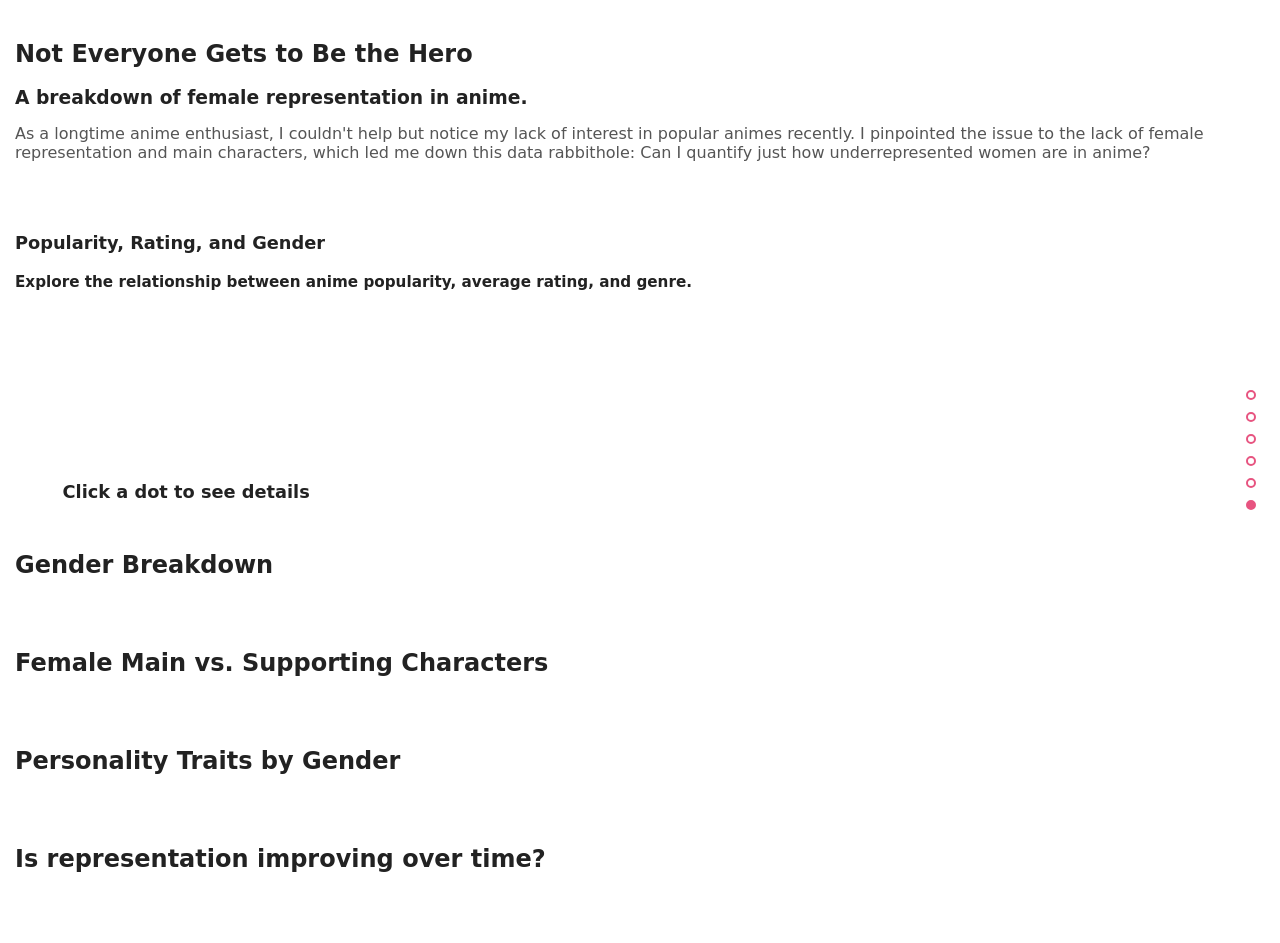
==== index.html @ 887dd2e6 "Clean up file paths" ====
<!DOCTYPE html>
<html lang="en">
<head>
    <meta charset="UTF-8">
    <title>Not Everyone Gets to Be the Hero</title>
    <link rel="stylesheet" href="styles.css" />
</head>
<body>
  <section id="title-section" style="margin-bottom: 70px">
    <h1>Not Everyone Gets to Be the Hero</h1>
    <h3>A breakdown of female representation in anime.</h3>
    <p>As a longtime anime enthusiast, I couldn't help but notice my lack of interest in popular animes recently. 
      I pinpointed the issue to the lack of female representation and main characters, which led me down this data rabbithole:
      Can I quantify just how underrepresented women are in anime? 
    </p>
  </section>

  <section id="scatter-section" style="margin-bottom: 50px">
    <h3>Popularity, Rating, and Gender</h3>
    <h4>Explore the relationship between anime popularity, average rating, and genre.</h4>
    <div style="display: flex;">
      <div id="scatter-plot" style="flex: 0 0 auto;"></div>
        <div id="details" style="flex: 1; padding-left: 20px; position: sticky; margin-top: 160px;">
          <h3 style="margin-left: 30px">Click a dot to see details</h3>
            <div id="anime-card">
                <h4 id="anime-title"></h4>
                <h5 id="anime-genre"></h5>
                <h5 id="anime-gender-pct"></h5>
                <img id="anime-img" src="" alt="" style="max-width: 100%;">
                <p id="anime-desc"></p>
            </div>
        </div>
    </div> 
  </section>

  <section id="stackedbar-section" style="margin-bottom: 70px">
    <h2>Gender Breakdown</h2>
    <div id="stackedbar-plot"></div>
  </section>

  <section id="dumbbell-section" style="margin-bottom: 70px">
    <h2>Female Main vs. Supporting Characters</h2>
    <div id="dumbbell-plot"></div>
  </section>

  <section id="personality-section" style="margin-bottom: 70px">
    <h2>Personality Traits by Gender</h2>
    <div id="traits-bar-plot"></div>
  </section>

  <section id="lineplot-section" style="margin-bottom: 70px">
    <h2>Is representation improving over time?</h2>
    <div id="linechart-plot"></div>
  </section>

  <script src="https://cdn.jsdelivr.net/npm/d3@7"></script>
  <script src="https://cdn.jsdelivr.net/npm/@observablehq/plot@0.6"></script>
  <script src="utils.js"></script>
  <script src="nav.js"></script>
  <script src="scatter.js"></script>
  <script src="stackedBar.js"></script>
  <script src="quadrant.js"></script>
  <script src="dumbbell.js"></script>
  <script src="personality.js"></script>
  <script src="lineChart.js"></script>
</body>
  
</html>
---- styles.css ----
body {
    font-family: system-ui, -apple-system, sans-serif;
    font-size: medium;
    max-width: 1250px;
    margin: 40px auto;
    color: #222;
}

h1 {
    margin-bottom: 0.1em;
}

h3 {
    margin-bottom: 0.1em;
}

#anime-card h4 {
    margin-left: 15px;
    margin-bottom: 5px;
    font-size: 17px;
}

#anime-card h5 {
    margin-top: 0;
    margin-left: 15px;
    margin-bottom: 5px
}

#anime-card p {
    font-size: 14px;
}

p {
    color: #555;
    font-size: medium;
}

#chart {
    margin-top: 10px;
    margin-bottom: 40px;
}

#anime-card {
    display: none;
    background-color: #d5edf8;
    border-radius: 10px;
    padding: 7px;
    width: 320px;
    height: 510px;
    margin-left: 30px;
    margin-top: 10px;
    box-shadow: 0 3px 8px rgba(0, 0, 0, 0.2);
    word-wrap: break-word;
}

#anime-desc {
    white-space: pre-wrap;
    max-height: 180px;
    overflow-y: auto;
    padding-left: 15px;
    padding-right: 10px;
}

#anime-img {
    width: 135px;
    height: 195px;
    display: block;
    margin: 0 auto 10px auto;
    margin-top: 15px;
    margin-bottom: 15px;
    border-radius: 8px;
}

#scatter-section {
    zoom: 0.95;
}

/* ── Scatter controls panel ─────────────────────────── */
.controls-panel {
    display: flex;
    flex-direction: column;
    gap: 8px;
    font-family: system-ui, sans-serif;
    background: #f9f9f9;
    border: 1px solid #eee;
    border-radius: 12px;
    padding: 10px 14px;
    max-width: 1000px;
    margin-bottom: 10px;
}

.controls-section-label {
    font-size: 14px;
    font-weight: 700;
    letter-spacing: 0.08em;
    text-transform: uppercase;
    color: #888;
    min-width: 70px;
}

.controls-sub-label {
    font-size: 12px;
    font-weight: 600;
    color: #888;
    letter-spacing: 0.03em;
}

.controls-divider {
    border: none;
    border-top: 1px solid #eee;
    margin: 0;
}

.controls-row {
    display: flex;
    align-items: center;
    gap: 6px;
    flex-wrap: wrap;
}

.controls-filter-section {
    display: flex;
    flex-direction: column;
    gap: 6px;
}

.controls-filter-block {
    display: flex;
    flex-direction: column;
    gap: 6px;
}

.controls-slider-row {
    display: flex;
    align-items: center;
    gap: 16px;
    left: 10px;
    flex-wrap: wrap;
}

.controls-slider-wrapper {
    position: relative;
    width: 280px;
    height: 36px;
    left: 10px;
    flex-shrink: 0;
}

.controls-slider-gradient {
    position: absolute;
    top: 8px; left: 0; right: 0;
    height: 12px;
    border-radius: 6px;
    background: linear-gradient(to right, #87c3ba, #e5b2ed);
}

.controls-slider-dim {
    position: absolute;
    top: 8px; left: 0;
    width: 0%;
    height: 12px;
    border-radius: 6px 0 0 6px;
    background: rgba(255,255,255,0.65);
    pointer-events: none;
    z-index: 1;
}

.controls-slider-tick {
    position: absolute;
    top: 23px;
    transform: translateX(-50%);
    font-size: 12px;
    color: #aaa;
}

.controls-slider-input {
    position: absolute;
    top: 4px; left: 0;
    width: 100%; height: 20px;
    opacity: 0;
    cursor: pointer;
    margin: 0;
    z-index: 2;
}

.controls-slider-handle {
    position: absolute;
    top: 5px;
    transform: translateX(-50%);
    width: 14px; height: 14px;
    border-radius: 50%;
    background: white;
    border: 2px solid #aaa;
    box-shadow: 0 1px 4px rgba(0,0,0,0.2);
    pointer-events: none;
    z-index: 3;
}

.controls-slider-value {
    font-size: 14px;
    color: #999;
    min-width: 180px;
    margin-left: 5px;
    margin-bottom: 7px;
}

.controls-all-male-row {
    display: flex;
    align-items: center;
    gap: 6px;
    margin-left: auto;
}

.controls-all-male-row label {
    font-size: 12px;
    color: #666;
    cursor: pointer;
    white-space: nowrap;
}

.controls-genre-buttons {
    display: flex;
    flex-wrap: wrap;
    gap: 6px;
    align-items: center;
}

.controls-genre-checkboxes {
    display: flex;
    flex-wrap: wrap;
    gap: 6px;
}

.controls-genre-ctrl {
    display: flex;
    gap: 4px;
    align-items: center;
    margin-left: 4px;
}

.controls-genre-ctrl-btn {
    padding: 3px 8px;
    border: 1px solid #ccc;
    border-radius: 4px;
    cursor: pointer;
    font-size: 11px;
    font-family: inherit;
    background: #fff;
    color: #555;
}

.controls-genre-ctrl-btn:hover {
    background: #f0f0f0;
}

.controls-count-label {
    font-size: 14px;
    color: #999;
    margin-bottom: 6px;
}
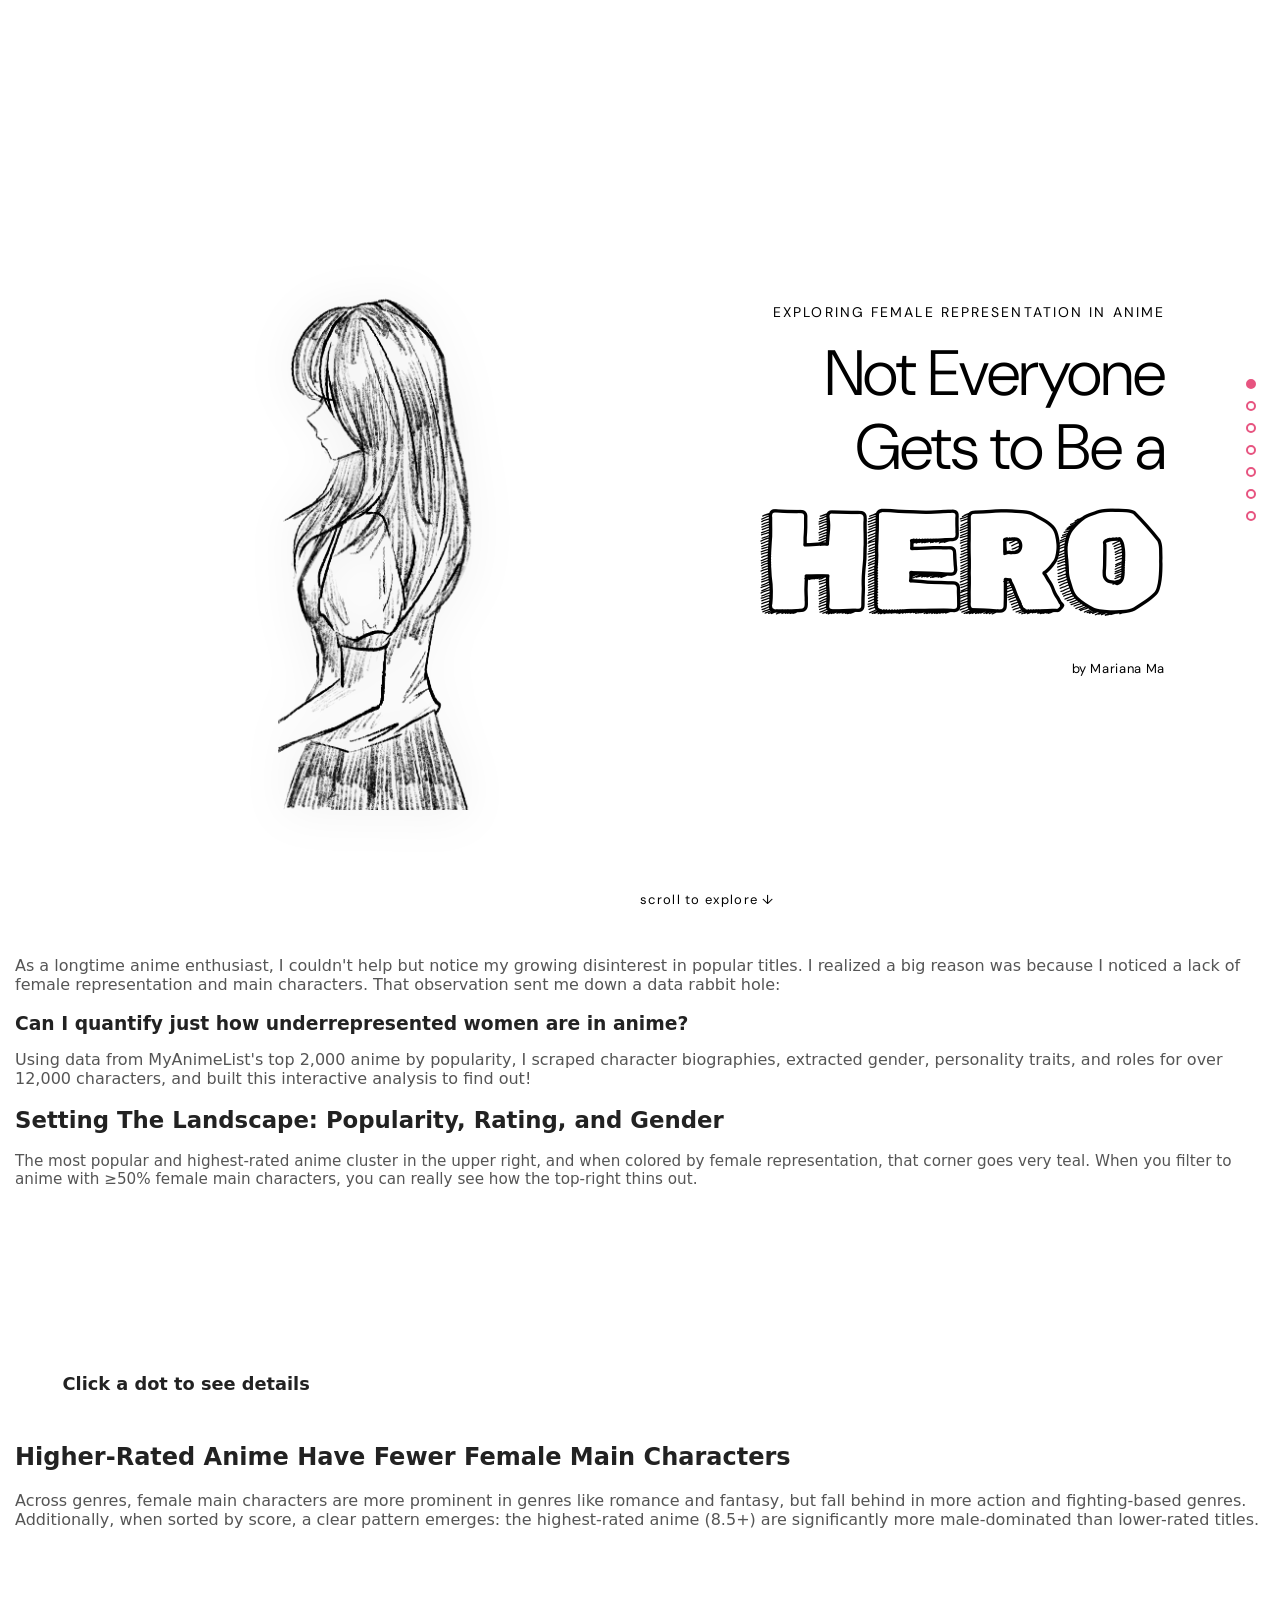
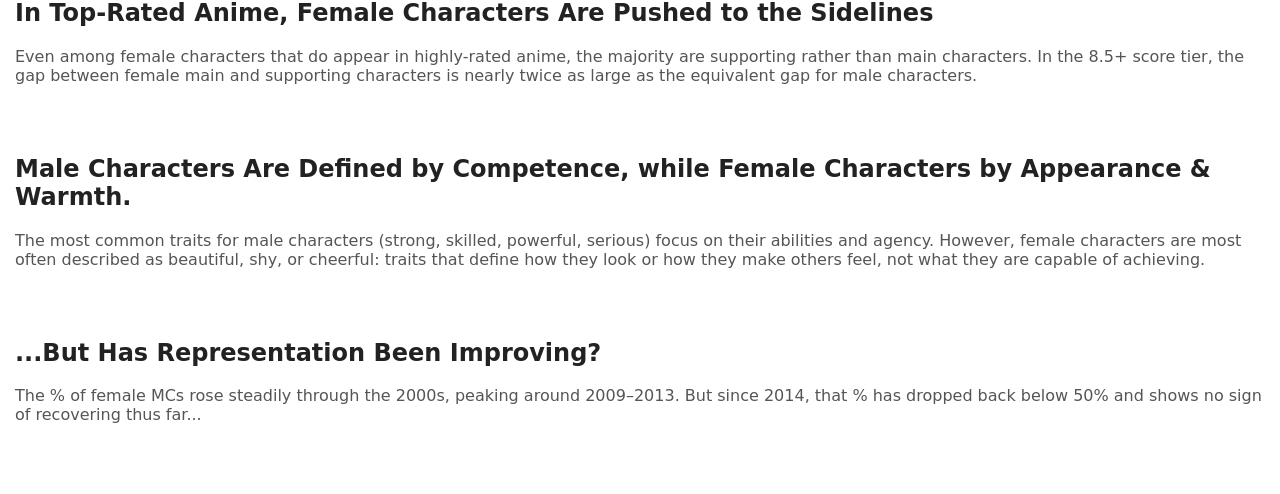
==== commit c218457f: "Clean up plots and add title page" ====
--- a/index.html
+++ b/index.html
@@ -4,20 +4,52 @@
     <meta charset="UTF-8">
     <title>Not Everyone Gets to Be the Hero</title>
     <link rel="stylesheet" href="styles.css" />
+    <link href="https://fonts.googleapis.com/css2?family=Rubik+Doodle+Shadow&family=DM+Sans:wght@300;400;500&display=swap" rel="stylesheet">
 </head>
 <body>
-  <section id="title-section" style="margin-bottom: 70px">
-    <h1>Not Everyone Gets to Be the Hero</h1>
-    <h3>A breakdown of female representation in anime.</h3>
-    <p>As a longtime anime enthusiast, I couldn't help but notice my lack of interest in popular animes recently. 
-      I pinpointed the issue to the lack of female representation and main characters, which led me down this data rabbithole:
-      Can I quantify just how underrepresented women are in anime? 
+
+  <section id="title-section">
+    <div class="title-gradient">
+        <div class="title-illustration-wrapper">
+            <img src="anime-title.png" alt="illustration" class="title-illustration">
+        </div>
+        <div class="title-text-wrapper">
+            <p class="title-eyebrow">Exploring female representation in anime</p>
+            <h1 class="title-heading">
+                Not Everyone<br>
+                Gets to Be a<br>
+                <span class="title-hero">HERO</span>
+            </h1>
+            <p class="title-byline">by Mariana Ma</p>
+        </div>
+    </div>
+    <div class="title-scroll-hint">scroll to explore ↓</div>
+  </section>
+
+  <section id="intro-section">
+    <p class="intro-text">
+        As a longtime anime enthusiast, I couldn't help but notice my growing disinterest in popular titles. 
+        I realized a big reason was because I noticed a lack of female representation and main characters. 
+        That observation sent me down a data rabbit hole:
+    </p>
+    <h3 class="intro-question">Can I quantify just how underrepresented women are in anime?</h3>
+    <p class="intro-subtext">
+        Using data from MyAnimeList's top 2,000 anime by popularity, I scraped character biographies, 
+        extracted gender, personality traits, and roles for over 12,000 characters, 
+        and built this interactive analysis to find out!
     </p>
   </section>
 
   <section id="scatter-section" style="margin-bottom: 50px">
-    <h3>Popularity, Rating, and Gender</h3>
-    <h4>Explore the relationship between anime popularity, average rating, and genre.</h4>
+    <div class="section-header">
+        <h2 class="section-title">Setting The Landscape: Popularity, Rating, and Gender</h2>
+        <p class="section-insight">
+            The most popular and highest-rated anime cluster in the upper right,
+            and when colored by female representation, that corner goes very teal. 
+            When you filter to anime with ≥50% female main characters, you can really
+            see how the top-right thins out.
+        </p>
+    </div>
     <div style="display: flex;">
       <div id="scatter-plot" style="flex: 0 0 auto;"></div>
         <div id="details" style="flex: 1; padding-left: 20px; position: sticky; margin-top: 160px;">
@@ -34,22 +66,53 @@
   </section>
 
   <section id="stackedbar-section" style="margin-bottom: 70px">
-    <h2>Gender Breakdown</h2>
+    <div class="section-header">
+        <h2 class="section-title">Higher-Rated Anime Have Fewer Female Main Characters</h2>
+        <p class="section-insight">
+            Across genres, female main characters are more prominent in genres like romance and fantasy,
+            but fall behind in more action and fighting-based genres. 
+            Additionally, when sorted by score, a clear pattern emerges: the highest-rated anime (8.5+) 
+            are significantly more male-dominated than lower-rated titles.
+        </p>
+    </div>
     <div id="stackedbar-plot"></div>
   </section>
 
   <section id="dumbbell-section" style="margin-bottom: 70px">
-    <h2>Female Main vs. Supporting Characters</h2>
+    <div class="section-header">
+        <h2 class="section-title">In Top-Rated Anime, Female Characters Are Pushed to the Sidelines</h2>
+        <p class="section-insight">
+            Even among female characters that do appear in highly-rated anime, 
+            the majority are supporting rather than main characters. 
+            In the 8.5+ score tier, the gap between female main and supporting characters 
+            is nearly twice as large as the equivalent gap for male characters.
+        </p>
+    </div>
     <div id="dumbbell-plot"></div>
   </section>
 
   <section id="personality-section" style="margin-bottom: 70px">
-    <h2>Personality Traits by Gender</h2>
+    <div class="section-header">
+        <h2 class="section-title">Male Characters Are Defined by Competence, while Female Characters by Appearance & Warmth.</h2>
+        <p class="section-insight">
+            The most common traits for male characters (strong, skilled, powerful, serious) 
+            focus on their abilities and agency. However, female characters are most often described as 
+            beautiful, shy, or cheerful: traits that define how they look or how they make others feel, 
+            not what they are capable of achieving.
+        </p>
+    </div>
     <div id="traits-bar-plot"></div>
   </section>
 
   <section id="lineplot-section" style="margin-bottom: 70px">
-    <h2>Is representation improving over time?</h2>
+    <div class="section-header">
+        <h2 class="section-title">...But Has Representation Been Improving?</h2>
+        <p class="section-insight">
+            The % of female MCs rose steadily through the 2000s, 
+            peaking around 2009–2013. 
+            But since 2014, that % has dropped back below 50% and shows no sign of recovering thus far...
+        </p>
+    </div>
     <div id="linechart-plot"></div>
   </section>
 
@@ -59,10 +122,8 @@
   <script src="nav.js"></script>
   <script src="scatter.js"></script>
   <script src="stackedBar.js"></script>
-  <script src="quadrant.js"></script>
   <script src="dumbbell.js"></script>
   <script src="personality.js"></script>
   <script src="lineChart.js"></script>
 </body>
-  
 </html>
--- a/styles.css
+++ b/styles.css
@@ -258,3 +258,121 @@
     color: #999;
     margin-bottom: 6px;
 }
+
+/* ── Title section ──────────────────────────────────── */
+#title-section {
+    height: 100vh;
+    position: relative;
+    overflow: hidden;
+}
+
+.title-gradient {
+    width: 100%;
+    height: 100%;
+    background: linear-gradient(to right, #ffffff, #ffffff);
+    display: flex;
+    align-items: center;
+    justify-content: space-between;
+    padding: 0 8%;
+    box-sizing: border-box;
+}
+
+/* ── Illustration ───────────────────────────────────── */
+.title-illustration-wrapper {
+    flex: 1;
+    display: flex;
+    align-items: center;
+    justify-content: center;
+    opacity: 0;
+    animation: fadeInIllustration 1.4s ease forwards;
+    animation-delay: 0.3s;
+}
+
+.title-illustration {
+    max-width: 200px;
+    margin-top: 100px;
+    width: 100%;
+    height: auto;
+    mix-blend-mode: multiply;  /* blends white bg with gradient */
+    filter: drop-shadow(0 4px 24px rgba(0,0,0,0.15));
+}
+
+/* ── Text ───────────────────────────────────────────── */
+.title-text-wrapper {
+    flex: 1;
+    display: flex;
+    flex-direction: column;
+    align-items: flex-end;
+    text-align: right;
+    opacity: 0;
+    animation: fadeInText 1.2s ease forwards;
+    animation-delay: 0.6s;
+}
+
+.title-eyebrow {
+    font-family: 'DM Sans', sans-serif;
+    font-size: 14px;
+    font-weight: 400;
+    color: black;
+    letter-spacing: 0.15em;
+    text-transform: uppercase;
+    margin: 0 0 16px 0;
+}
+
+.title-heading {
+    font-family: 'DM Sans', sans-serif;
+    font-size: clamp(36px, 5vw, 64px);
+    font-weight: 300;
+    color: black;
+    line-height: 1.15;
+    margin: 0 0 12px 0;
+    letter-spacing: -0.01em;
+}
+
+.title-hero {
+    font-family: 'Rubik Doodle Shadow', system-ui;
+    font-size: clamp(72px, 11vw, 140px);
+    color: black;
+    display: block;
+    line-height: 1;
+    margin-top: 8px;
+}
+
+.title-byline {
+    font-family: 'DM Sans', sans-serif;
+    font-size: 13px;
+    color: black;
+    margin: 16px 0 0 0;
+    letter-spacing: 0.05em;
+}
+
+/* ── Scroll hint ────────────────────────────────────── */
+.title-scroll-hint {
+    position: absolute;
+    bottom: 32px;
+    left: 50%;
+    transform: translateX(-50%);
+    font-family: 'DM Sans', sans-serif;
+    font-size: 13px;
+    color: black;
+    letter-spacing: 0.1em;
+    animation: bounce 2s infinite, fadeInText 1.2s ease forwards;
+    animation-delay: 0s, 1.2s;
+    opacity: 0;
+}
+
+/* ── Animations ─────────────────────────────────────── */
+@keyframes fadeInIllustration {
+    from { opacity: 0; transform: translateX(-30px); }
+    to   { opacity: 1; transform: translateX(0); }
+}
+
+@keyframes fadeInText {
+    from { opacity: 0; transform: translateY(16px); }
+    to   { opacity: 1; transform: translateY(0); }
+}
+
+@keyframes bounce {
+    0%, 100% { transform: translateX(-50%) translateY(0); }
+    50%       { transform: translateX(-50%) translateY(6px); }
+}
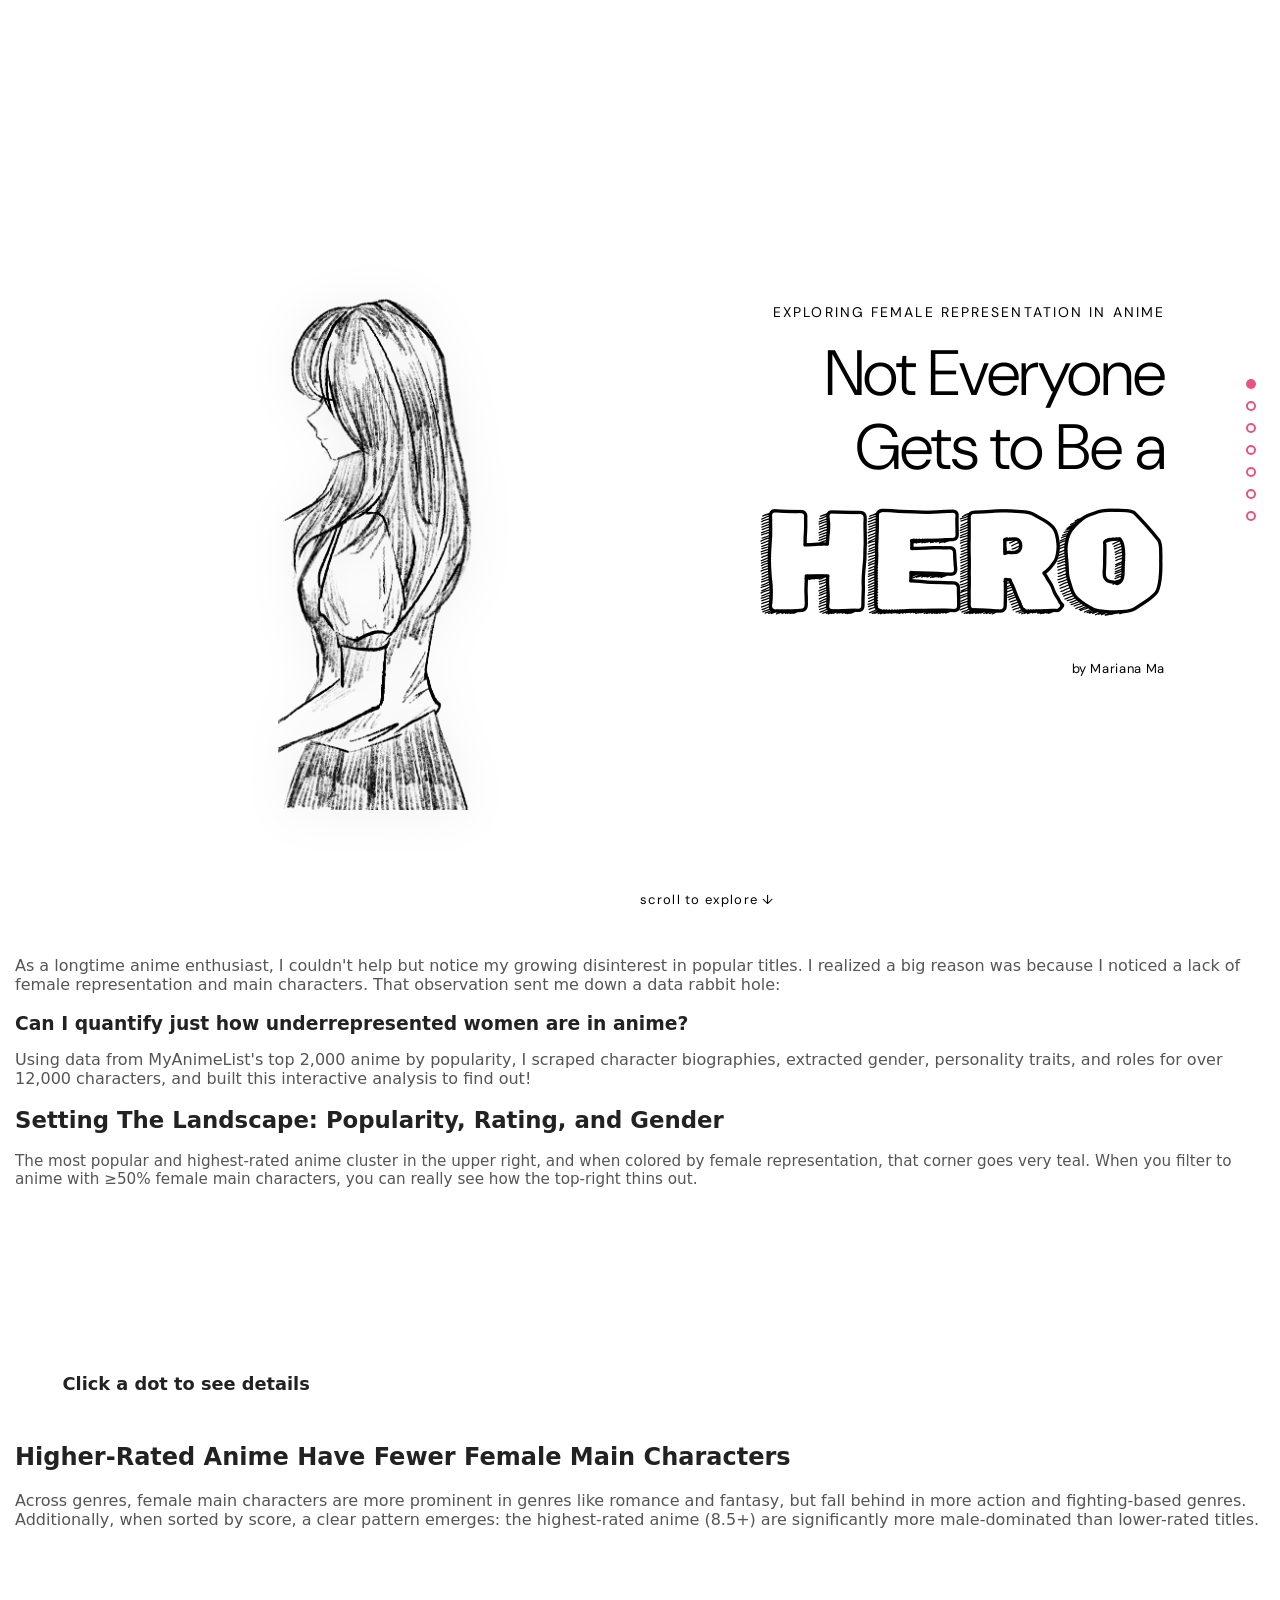
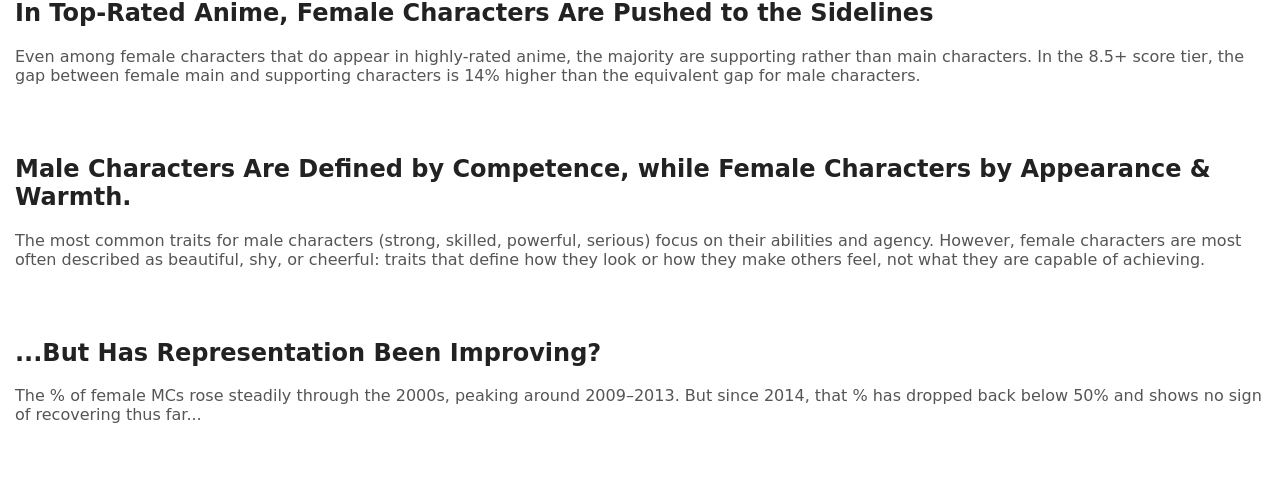
==== commit 286e5b47: "Fix minor details" ====
--- a/index.html
+++ b/index.html
@@ -85,7 +85,7 @@
             Even among female characters that do appear in highly-rated anime, 
             the majority are supporting rather than main characters. 
             In the 8.5+ score tier, the gap between female main and supporting characters 
-            is nearly twice as large as the equivalent gap for male characters.
+            is 14% higher than the equivalent gap for male characters.
         </p>
     </div>
     <div id="dumbbell-plot"></div>
